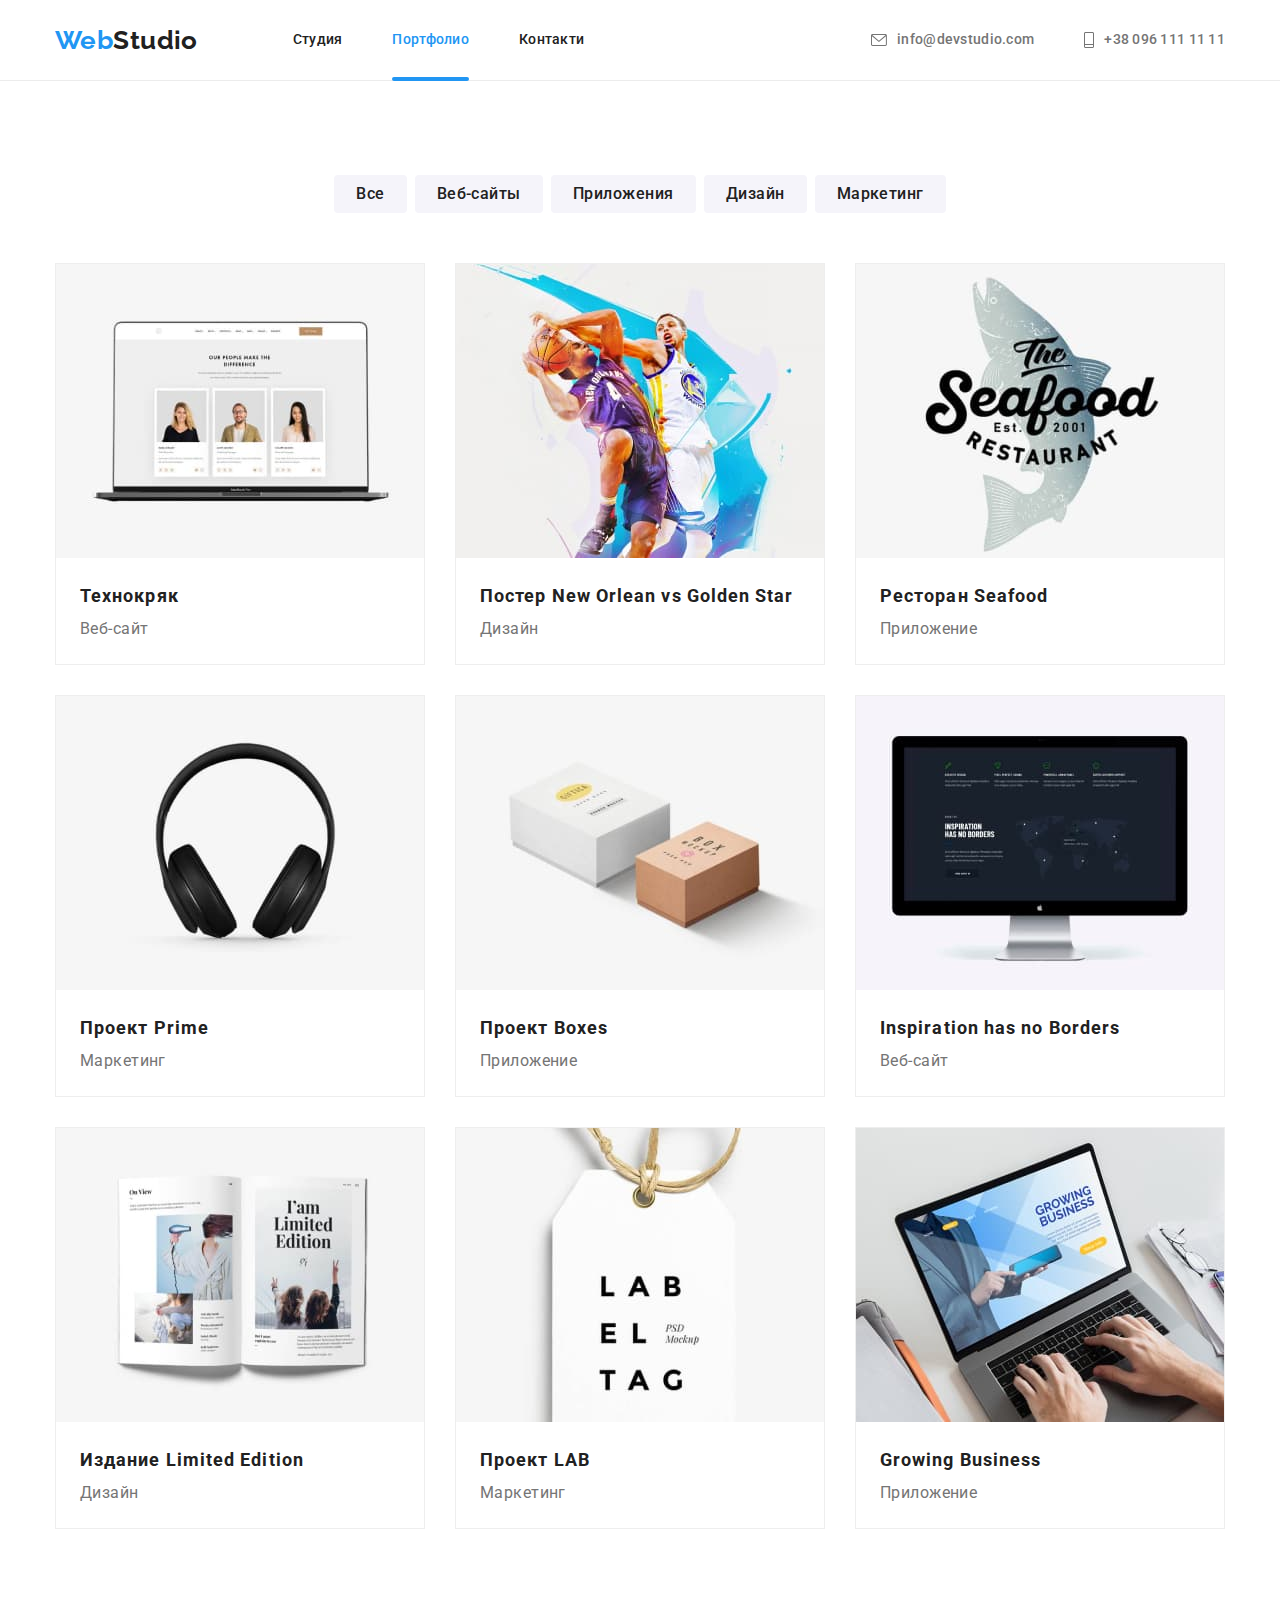
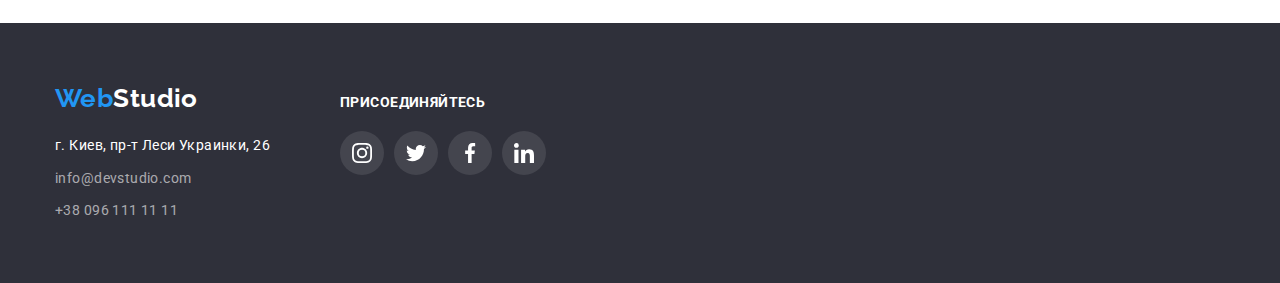
==== portfolio.html @ 3ff035b4 "додає файли попернднього дз" ====
<!DOCTYPE html>
<html lang="ru">
<head>
    <meta charset="UTF-8">
    <meta http-equiv="X-UA-Compatible" content="IE=edge">
    <meta name="viewport" content="width=device-width, initial-scale=1.0">
    <title>Портфолио</title>
    <link
        href="https://fonts.googleapis.com/css2?family=Raleway:wght@700&family=Roboto:wght@400;500;700;900&display=swap"
        rel="stylesheet">
        <link rel="stylesheet" href="https://cdnjs.cloudflare.com/ajax/libs/modern-normalize/1.1.0/modern-normalize.min.css">
    <link rel="stylesheet" href="./css/styles.css">
</head>
<body>
<!-- Header -->
<header class="page-header">
    <div class="container header-nav ">
        <nav class="main-nav">
            <a class="logo" href="/index.html"><span class="accent">Web</span>Studio</a>
            <ul class="site-nav list">
                <li class="list-item"><a class="link" href="./index.html">Студия</a></li>
                <li class="list-item"><a class="link current" href="./portfolio.html">Портфолио</a></li>
                <li class="list-item"><a class="link" href="">Контакти</a></li>
            </ul>
        </nav>
        <ul class="contacts list">
            <li class="list-item">
                <a class="link" href="mailto:info@devstudio.com">
                    <svg class="icon-envelope" width="16px" height="12px">
                        <use href="./images/icons.svg#icon-envelope"></use>
                    </svg>
                    info@devstudio.com
                </a>
            </li>
            <li class="list-item">
                <a class="link" href="tel:+380961111111">
                    <svg class="icon-phone" width="10px" height="16px">
                        <use href="./images/icons.svg#icon-phone"></use>
                    </svg>
                    +38 096 111 11 11
                </a>
            </li>
        </ul>
    </div>
</header>
    <!-- Main -->
    <main>
        <section class="portfolio section">
                <h1 class="hidden">Examples</h1>
                <div class="container">
                <ul class="filter-list list">
                    <li class="item"><button type="button" class="button secondary">Все</button></li>
                    <li class="item"><button type="button" class="button secondary">Веб-сайты</button></li>
                    <li class="item"><button type="button" class="button secondary">Приложения</button></li>
                    <li class="item"><button type="button" class="button secondary">Дизайн</button></li>
                    <li class="item"><button type="button" class="button secondary">Маркетинг</button></li>
                </ul>
                <ul class="examples-list list">
                    <li class="item">
                        <a class="link" href="">
                            <div class="thumb">
                                <img src="./images/portfolio-img-1.jpg" alt="Сайт на экране ноутбука" width="370">
                                <div class="examples-overlay">
                                    <p>Ресурс предлагает комплексные предложения с разным уровнем функционала и сервисов. Все это позволит посетителю получить
                                    исчерпывающие сведения о компании или частном лице.</p>
                                </div>
                            </div>
                            <div class="card-content">
                                <h2 class="list-title">Технокряк</h2>
                                <p class="text">Веб-сайт</p>
                            </div>
                        </a>
                    </li>
                    <li class="item">
                        <a class="link" href="">
                            <div class="thumb">    
                                <img src="./images/portfolio-img-2.jpg" alt="Постер баскетбола" width="370">
                                <div class="examples-overlay">
                                    <p>Ресурс предлагает комплексные предложения с разным уровнем функционала и сервисов. Все это позволит посетителю получить
                                    исчерпывающие сведения о компании или частном лице.</p>
                                </div>
                            </div>    
                                <div class="card-content">
                                    <h2 class="list-title">Постер New Orlean vs Golden Star</h2>
                                    <p class="text">Дизайн</p>
                            </div>
                       </a>
                    </li>
                    <li class="item">
                        <a class="link" href="">
                            <div class="thumb">
                                <img src="./images/portfolio-img-3.jpg" alt="Логотип ресторана" width="370">
                                <div class="examples-overlay">
                                    <p>Ресурс предлагает комплексные предложения с разным уровнем функционала и сервисов. Все это позволит посетителю получить
                                    исчерпывающие сведения о компании или частном лице.</p>
                                </div>
                            </div>    
                                <div class="card-content">
                                    <h2 class="list-title">Ресторан Seafood</h2>
                                    <p class="text">Приложение</p>
                                </div>
                        </a>
                    </li>
                    <li class="item">
                        <a class="link" href="">
                            <div class="thumb">
                                <img src="./images/portfolio-img-4.jpg" alt="Наушники" width="370">
                                <div class="examples-overlay">
                                    <p>Ресурс предлагает комплексные предложения с разным уровнем функционала и сервисов. Все это позволит посетителю получить
                                    исчерпывающие сведения о компании или частном лице.</p>
                                </div>
                            </div>
                                <div class="card-content">
                                    <h2 class="list-title">Проект Prime</h2>
                                    <p class="text">Маркетинг</p>
                            </div>
                        </a>
                    </li>
                    <li class="item">
                        <a class="link" href="">
                            <div class="thumb">
                                <img src="./images/portfolio-img-5.jpg" alt="Коробки" width="370">
                                <div class="examples-overlay">
                                    <p>Ресурс предлагает комплексные предложения с разным уровнем функционала и сервисов. Все это позволит посетителю получить
                                    исчерпывающие сведения о компании или частном лице.</p>
                                </div>
                            </div>
                                <div class="card-content">
                                    <h2 class="list-title">Проект Boxes</h2>
                                    <p class="text">Приложение</p>
                            </div>
                        </a>
                    </li>
                    <li class="item">
                        <a class="link" href="">
                            <div class="thumb">
                                <img src="./images/portfolio-img-6.jpg" alt="Сайт на экране imac" width="370">
                                <div class="examples-overlay">
                                    <p>Ресурс предлагает комплексные предложения с разным уровнем функционала и сервисов. Все это позволит посетителю получить
                                    исчерпывающие сведения о компании или частном лице.</p>
                                </div>
                            </div>
                                <div class="card-content">
                                    <h2 class="list-title">Inspiration has no Borders</h2>
                                    <p class="text">Веб-сайт</p>
                            </div>
                        </a>
                    </li>
                    <li class="item">
                        <a class="link" href="">
                            <div class="thumb">
                                <img src="./images/portfolio-img-7.jpg" alt="Книга" width="370">
                                <div class="examples-overlay">
                                    <p>Ресурс предлагает комплексные предложения с разным уровнем функционала и сервисов. Все это позволит посетителю получить
                                    исчерпывающие сведения о компании или частном лице.</p>
                                </div>
                            </div>
                                <div class="card-content">
                                    <h2 class="list-title">Издание Limited Edition</h2>
                                    <p class="text">Дизайн</p>
                            </div>
                        </a>
                    </li>
                    <li class="item">
                        <a class="link" href="">
                            <div class="thumb">
                                <img src="./images/portfolio-img-8.jpg" alt="Бирка" width="370">
                                <div class="examples-overlay">
                                    <p>Ресурс предлагает комплексные предложения с разным уровнем функционала и сервисов. Все это позволит посетителю получить
                                    исчерпывающие сведения о компании или частном лице.</p>
                                </div>
                            </div>
                                <div class="card-content">
                                    <h2 class="list-title">Проект LAB</h2>
                                    <p class="text">Маркетинг</p>
                            </div>
                        </a>
                    </li>
                    <li class="item">
                        <a class="link" href="">
                            <div class="thumb">
                                <img src="./images/portfolio-img-9.jpg" alt="Ноутбук" width="370">
                                <div class="examples-overlay">
                                    <p>Ресурс предлагает комплексные предложения с разным уровнем функционала и сервисов. Все это позволит посетителю получить
                                    исчерпывающие сведения о компании или частном лице.</p>
                                </div>
                            </div>
                                <div class="card-content">
                                    <h2 class="list-title">Growing Business</h2>
                                    <p class="text">Приложение</p>
                            </div>
                        </a>
                    </li>
                </ul>
            </div>
        </section>
    </main>
    <!-- Footer -->
    <footer class="footer">
        <div class="container">
            <div class="address-box">
                <a class="secondary logo" href="/index.html"><span class="accent">Web</span>Studio</a>
                <address>
                    <ul class="address list">
                        <li class="item"><a class="map link" href="https://goo.gl/maps/EmyLXJzECyn6TELp9" target="blank">г.
                                Киев, пр-т
                                Леси Украинки,
                                26</a></li>
                        <li class="item"><a class="link" href="mailto:info@devstudio.com">info@devstudio.com</a></li>
                        <li class="item"><a class="link" href="tel:+380961111111">+38 096 111 11 11</a></li>
                    </ul>
                </address>
            </div>
    
            <div class="join-box">
                <p class="text">присоединяйтесь</p>
                <ul class="social-list list">
                    <li class="list-item">
                        <a class="link" href="">
                            <svg class="icon-social" width="20px" height="20px">
                                <use href="./images/icons.svg#icon-instagram"></use>
                            </svg>
                        </a>
                    </li>
                    <li class="list-item">
                        <a class="link" href="">
                            <svg class="icon-social" width="20px" height="20px">
                                <use href="./images/icons.svg#icon-twitter"></use>
                            </svg>
                        </a>
                    </li>
                    <li class="list-item">
                        <a class="link" href="">
                            <svg class="icon-social" width="20px" height="20px">
                                <use href="./images/icons.svg#icon-facebook"></use>
                            </svg>
                        </a>
                    </li>
                    <li class="list-item">
                        <a class="link" href="">
                            <svg class="icon-social" width="20px" height="20px">
                                <use href="./images/icons.svg#icon-linkedin"></use>
                            </svg>
                        </a>
                    </li>
                </ul>
            </div>
        </div>
    </footer>
</body>        
</html>
---- css/styles.css ----
:root {
  --primary-text-color: #212121;
  --secondary-text-color: #757575;
  --accent-color: #2196f3;
  --address-text-color: rgba(255, 255, 255, 0.6);
  --primary-background-color: #f5f4fa;
  --secondary-background-color: #2f303a;
  --primary-white-color: #ffffff;
  --primary-transition: cubic-bezier(0.4, 0, 0.2, 1);
}

h1,
h2,
h3,
h4,
h5,
h6,
p,
ul {
  margin: 0;
  padding: 0;
}
body {
  margin: 0;
  font-family: Roboto, sans-serif;
  font-size: 14px;
  line-height: 1.14;
  letter-spacing: 0.03em;
  background-color: var(--primary-white-color);
  color: var(--primary-text-color);
}
.list {
  list-style: none;
}
.link {
  text-decoration: none;
}
.container {
  width: 1200px;
  padding: 0 15px;
  margin: 0 auto;
}
.section {
  padding: 94px 0;
}
.section-title {
  margin-bottom: 50px;
  font-weight: 700;
  font-size: 36px;
  line-height: 1.17;
  text-align: center;
}
/* Header */
.page-header {
  background-color: var(--primary-white-color);
  border-bottom: 1px solid #ececec;
}
.container.header-nav {
  display: flex;
  align-items: center;
}
/* Main nav */
.main-nav {
  display: flex;
  align-items: center;
}
/* Logo */
.logo {
  margin-right: 95px;
  padding: 24px 0;
  font-family: Raleway, sans-serif;
  font-weight: 700;
  font-size: 26px;
  line-height: 1.19;
  text-decoration: none;
  color: inherit;
}
.logo .accent {
  color: var(--accent-color);
}
/* Site nav */
.site-nav {
  display: flex;
}
.site-nav .list-item:not(:last-child) {
  margin-right: 50px;
}
.site-nav .link {
  display: inline-block;
  padding: 32px 0;
  font-weight: 500;
  letter-spacing: 0.02em;
  color: inherit;
  transition: color 250ms var(--primary-transition);
}
.site-nav .link:hover,
.site-nav .link:focus {
  color: var(--accent-color);
}
.site-nav .link.current {
  position: relative;
  color: var(--accent-color);
}
.site-nav .link.current::after {
  position: absolute;
  bottom: -1px;
  left: 0;
  content: '';
  width: 100%;
  height: 4px;
  border-radius: 2px;
  background-color: var(--accent-color);
}
/* Contacts */
.contacts {
  display: flex;
  margin-left: auto;
}
.contacts .list-item:not(:last-child) {
  margin-right: 50px;
}
.contacts .link {
  display: inline-flex;
  align-items: center;
  padding: 32px 0;
  font-weight: 500;
  letter-spacing: 0.02em;
  color: var(--secondary-text-color);
  transition: color 250ms var(--primary-transition);
}
.contacts .link:hover,
.contacts .link:focus {
  color: var(--accent-color);
}
.icon-envelope,
.icon-phone {
  margin-right: 10px;
  fill: currentColor;
}
/* hero */
.hero {
  margin: 0 auto;
  max-width: 1600px;
  text-align: center;
  padding-top: 200px;
  padding-bottom: 200px;
  background-color: var(--secondary-background-color);
  background-image: linear-gradient(to right, rgba(47, 48, 58, 0.4), rgba(47, 48, 58, 0.4)),
    url(../images/hero-img.jpg);
}
.hero-title {
  margin: 0 auto 30px;
  max-width: 695px;
  font-weight: 900;
  font-size: 44px;
  line-height: 1.36;
  text-align: center;
  letter-spacing: 0.06em;
  text-transform: uppercase;
  color: var(--primary-white-color);
}
.hidden {
  display: none;
}
.button {
  font-family: inherit;
  font-weight: 700;
  font-size: 16px;
  line-height: 1.87;
  letter-spacing: 0.06em;
  background-color: var(--accent-color);
  color: var(--primary-white-color);
  cursor: pointer;
}
.button.primary {
  padding: 10px 32px;
  box-shadow: 0px 4px 4px rgba(0, 0, 0, 0.15);
  border-radius: 4px;
  border: 0;
  transition: background-color 250ms var(--primary-transition);
}
.button.primary:hover {
  background-color: #1967a6;
}

/* features section */
.features-list {
  display: flex;
}
.features-list .thumb {
  display: flex;
  align-items: center;
  justify-content: center;
  height: 120px;
  margin-bottom: 30px;
  border-radius: 4px;
  background-color: var(--primary-background-color);
}
.features-list .item {
  width: 270px;
}
.features-list .item:not(:last-child) {
  margin-right: 30px;
}
.features-list .list-title {
  margin-bottom: 10px;
  font-size: 14px;
  font-weight: 700;
  text-transform: uppercase;
}
.features-list .text {
  line-height: 1.71;
  color: var(--secondary-text-color);
}
/* About us section */
.about-us.section {
  padding-top: 0;
}
.about-us-list {
  display: flex;
}
.about-us-list .list-item {
  position: relative;
}
.about-us-list .desc {
  position: absolute;
  bottom: 0;
  width: 100%;
  padding: 27px 0;
  text-align: center;
  text-transform: uppercase;
  color: var(--primary-white-color);
  background-color: rgba(47, 48, 58, 0.8);
}
.about-us-list .list-item:not(:last-child) {
  margin-right: 30px;
}
.about-us-list .img {
  display: block;
  max-width: 100%;
  height: auto;
}
/* Our team section */
.our-team {
  background-color: var(--primary-background-color);
}
.our-team.section {
  padding-top: 0;
}
.our-team-list {
  display: flex;
}
.our-team-list .card-content {
  padding: 30px 0;
}
.our-team-list > .list-item {
  background: #ffffff;
  box-shadow: 0px 1px 3px rgba(0, 0, 0, 0.12), 0px 1px 1px rgba(0, 0, 0, 0.14),
    0px 2px 1px rgba(0, 0, 0, 0.2);
  border-radius: 0px 0px 4px 4px;
}
.our-team-list > .list-item:not(:last-child) {
  margin-right: 30px;
}
.our-team-list .list-title {
  margin-bottom: 10px;
  font-weight: 500;
  font-size: 16px;
  line-height: 1.19;
  text-align: center;
  color: var(--primary-text-color);
}
.our-team-list .text {
  margin-bottom: 16px;
  font-size: 16px;
  line-height: 1.19;
  text-align: center;
  color: var(--secondary-text-color);
}
.our-team-list .social-list {
  display: flex;
  justify-content: center;
}
/* Socials */
.social-list > .list-item:not(:last-child) {
  margin-right: 10px;
}
.social-list .link {
  display: inline-flex;
  justify-content: center;
  align-items: center;
  width: 44px;
  height: 44px;
  border-radius: 50%;
  color: #afb1b8;
  transition: color 250ms var(--primary-transition),
    background-color 250ms var(--primary-transition);
}
.social-list .link:hover,
.social-list .link:focus {
  background-color: var(--accent-color);
  color: var(--primary-white-color);
}
.social-list .icon-social {
  fill: currentColor;
}
/* Clients section */
.clients-list {
  display: flex;
  justify-content: center;
}
.clients-list .link {
  display: inline-flex;
  align-items: center;
  justify-content: center;
  width: 170px;
  height: 92px;
  border: 1px solid #afb1b8;
  border-radius: 4px;
  color: #afb1b8;
  transition: color 250ms var(--primary-transition), border-color 250ms var(--primary-transition);
}
.clients-list .link:hover,
.clients-list .link:focus {
  color: var(--accent-color);
  border-color: var(--accent-color);
}
.clients-list .client-logo {
  fill: currentColor;
}
.clients-list .list-item:not(:last-child) {
  margin-right: 30px;
}
/* Footer */
.footer {
  background-color: var(--secondary-background-color);
  padding: 60px 0 60px;
}
.footer > .container {
  display: flex;
  align-items: baseline;
}

.join-box > .social-list {
  display: flex;
}
.secondary.logo {
  padding: 0;
  display: inline-block;
  margin-right: 0;
  margin-bottom: 20px;
  color: var(--primary-white-color);
}
.address-box {
  margin-right: 70px;
}
.join-box > .text {
  text-transform: uppercase;
  font-weight: 700;
  color: var(--primary-white-color);
  margin-bottom: 20px;
}
.join-box .link {
  color: var(--primary-white-color);
  background: rgba(255, 255, 255, 0.1);
}
.address .link {
  font-style: normal;
  line-height: 1.71;
  color: var(--address-text-color);
  transition: color 250ms var(--primary-transition);
}
.address .item:not(:last-child) {
  margin-bottom: 9px;
}
.address .map.link {
  color: var(--primary-white-color);
}
.address .link:hover,
.address .link:focus {
  color: var(--accent-color);
}
/* Portfolio */
.examples-list img {
  display: block;
}
.portfolio.section {
  background-color: var(--primary-white-color);
}
.filter-list {
  display: flex;
  justify-content: center;
  margin-bottom: 50px;
}
.filter-list .item:not(:last-child) {
  margin-right: 8px;
}
.button.secondary {
  padding: 6px 22px;
  border: 0;
  border-radius: 4px;
  font-weight: 500;
  line-height: 1.62;
  letter-spacing: 0.03em;
  color: var(--primary-text-color);
  background-color: #f5f4fa;
  transition: color 250ms var(--primary-transition),
    background-color 250ms var(--primary-transition), box-shadow 250ms var(--primary-transition);
}
.button.secondary:hover,
.button.secondary:focus {
  color: var(--primary-white-color);
  background-color: var(--accent-color);
  box-shadow: 0px 3px 1px rgba(0, 0, 0, 0.1), 0px 1px 2px rgba(0, 0, 0, 0.08),
    0px 2px 2px rgba(0, 0, 0, 0.12);
}

.examples-list {
  display: flex;
  flex-wrap: wrap;
}
.examples-list .card-content {
  padding: 20px 24px;
}
.examples-list .item {
  max-width: 370px;
  border: 1px solid #eeeeee;
  transition: box-shadow 250ms var(--primary-transition);
}
.examples-list .item:hover {
  box-shadow: 0px 1px 1px rgba(0, 0, 0, 0.12), 0px 4px 4px rgba(0, 0, 0, 0.06),
    1px 4px 6px rgba(0, 0, 0, 0.16);
}
.examples-list .item:not(:nth-child(3n)) {
  margin-right: 30px;
}
.examples-list .item:not(:nth-last-child(-n + 3)) {
  margin-bottom: 30px;
}
.examples-list .list-title {
  font-size: 18px;
  line-height: 2;
  letter-spacing: 0.06em;
  color: var(--primary-text-color);
}
.examples-list .text {
  font-size: 16px;
  line-height: 1.87;
  color: var(--secondary-text-color);
}
.examples-list .thumb {
  position: relative;
  overflow: hidden;
}
.examples-list .examples-overlay {
  position: absolute;
  top: 0;
  left: 0;
  transform: translateY(100%);
  padding: 63px 24px;
  font-size: 18px;
  line-height: 1.56;
  color: var(--primary-white-color);
  background-color: rgba(33, 150, 243, 0.9);
  transition: transform 250ms var(--primary-transition);
}
.examples-list .item:hover .examples-overlay {
  transform: translateY(0);
}
/* Modal */
.backdrop {
  position: fixed;
  top: 0;
  left: 0;
  width: 100%;
  height: 100%;
  background-color: rgba(0, 0, 0, 0.2);
  opacity: 1;
  transition: opacity 250ms var(--primary-transition);
}
.backdrop.is-hidden {
  opacity: 0;
  pointer-events: none;
}
.backdrop.is-hidden .modal {
  transform: scale(0.5) translate(-100%, -100%);
}
.modal {
  position: absolute;
  top: 50%;
  left: 50%;
  transform: scale(1) translate(-50%, -50%);
  width: 528px;
  height: 581px;
  background-color: var(--primary-white-color);
  box-shadow: 0px 1px 3px rgba(0, 0, 0, 0.12), 0px 1px 1px rgba(0, 0, 0, 0.14),
    0px 2px 1px rgba(0, 0, 0, 0.2);
  border-radius: 4px;
  transition: transform 250ms var(--primary-transition);
}
.modal-close-btn {
  position: absolute;
  top: 8px;
  right: 8px;
  width: 30px;
  height: 30px;
  background: #ffffff;
  border: 1px solid rgba(0, 0, 0, 0.1);
  box-sizing: border-box;
  border-radius: 50%;
  cursor: pointer;
}
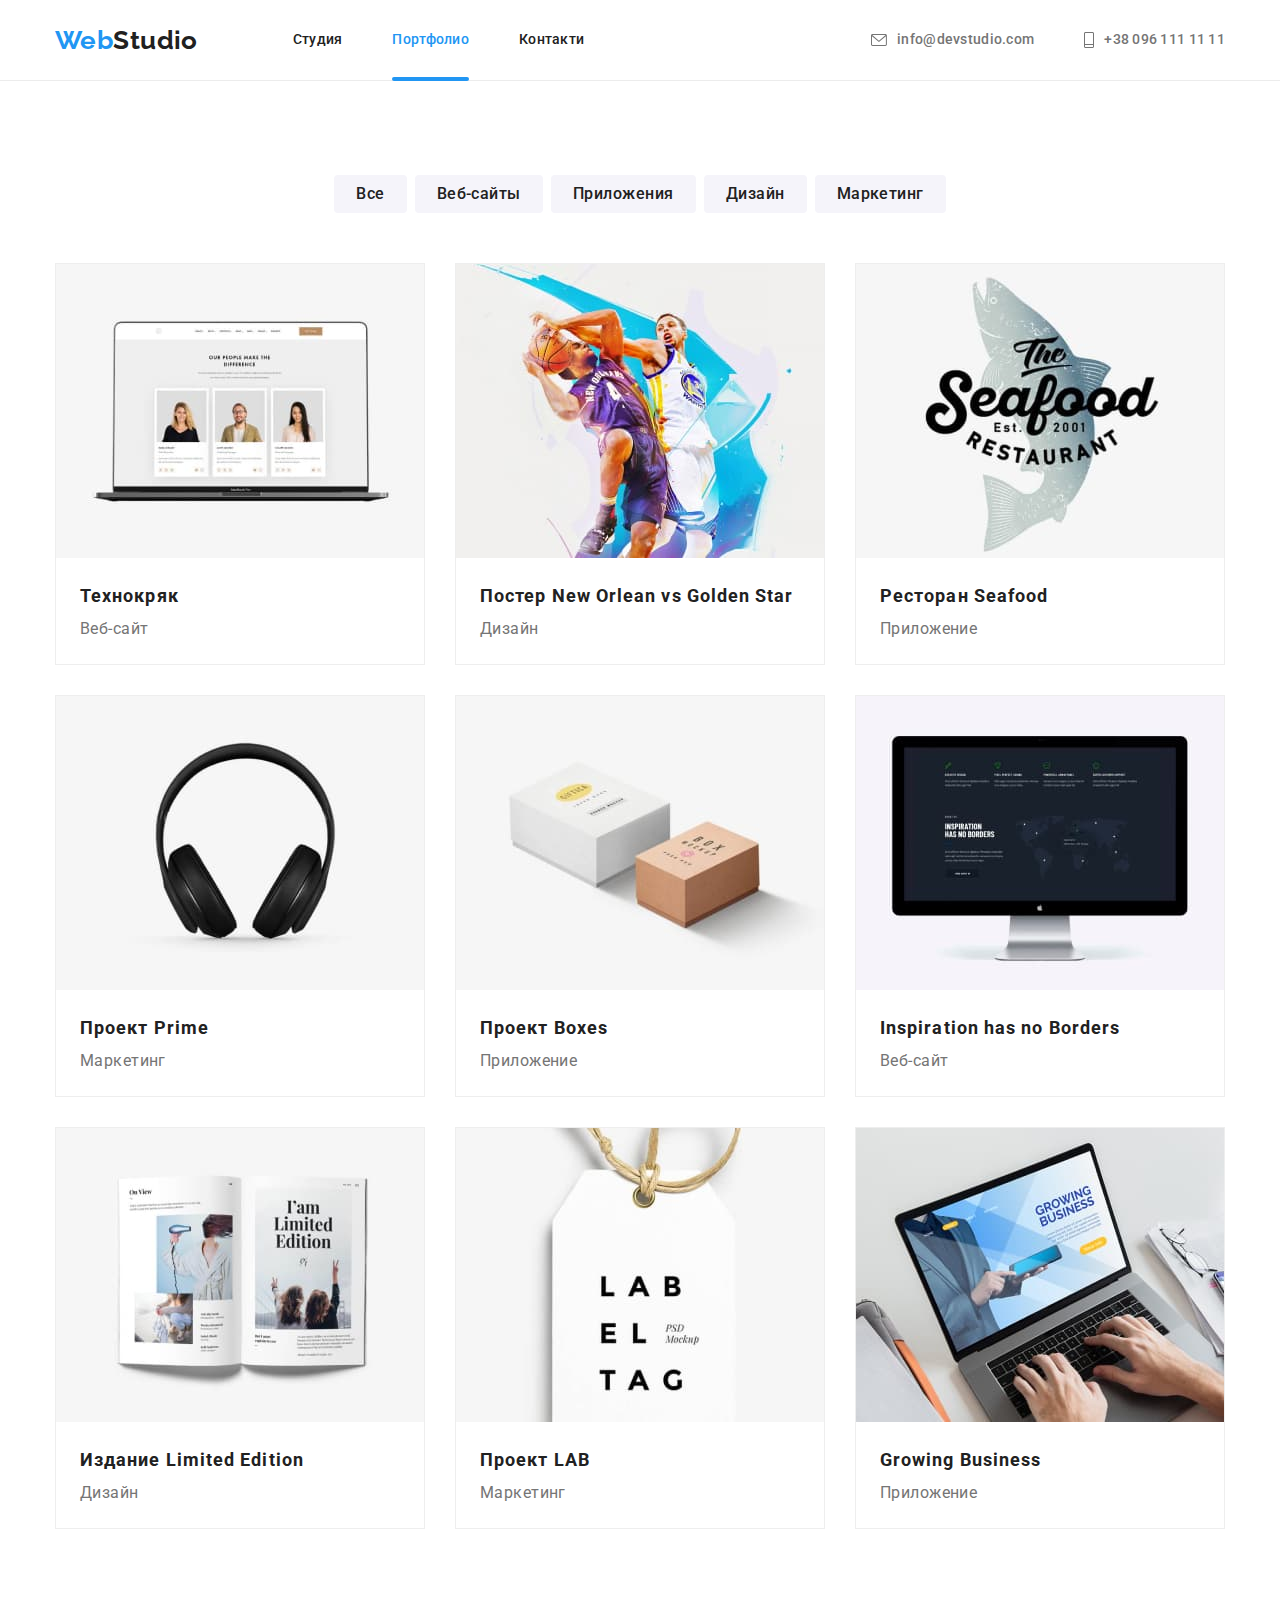
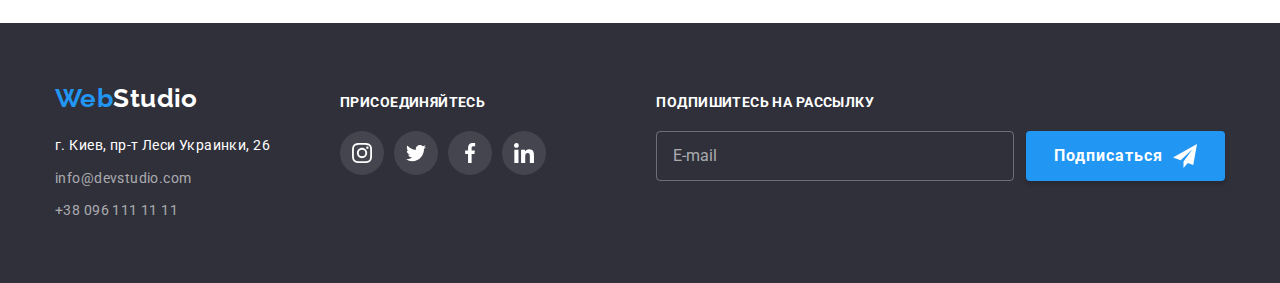
==== commit e7ea3e49: "Закінчує розмітку футера" ====
--- a/portfolio.html
+++ b/portfolio.html
@@ -245,6 +245,22 @@
                     </li>
                 </ul>
             </div>
+            <div class="subscribe-box">
+                <strong class="text">Подпишитесь на рассылку</strong>
+                <div class="subscribe-row">
+                    <form class="form">
+                        <label class="form-label">
+                            <input class="form-input" type="email" name="mail" placeholder="E-mail">
+                        </label>
+                    </form>
+                    <button class="subscribe button" type="button">
+                        <p class="text">Подписаться</p>
+                        <svg width="24px" height="24px">
+                            <use href="./images/icons.svg#icon-send"></use>
+                        </svg>
+                    </button>
+                </div>
+            </div>
         </div>
     </footer>
 </body>        
--- a/css/styles.css
+++ b/css/styles.css
@@ -380,6 +380,58 @@
 .address .link:focus {
   color: var(--accent-color);
 }
+/* Subscribe-box */
+.subscribe-box {
+  margin-left: auto;
+}
+.subscribe-box > .text {
+  display: block;
+  margin-bottom: 20px;
+  text-transform: uppercase;
+  color: var(--primary-white-color);
+}
+.subscribe-row {
+  display: flex;
+}
+.subscribe-row > .form {
+  margin-right: 12px;
+  width: 358px;
+  border-radius: 4px;
+}
+.subscribe-box .form-input {
+  width: 100%;
+  padding: 14px 16px;
+  border: 1px solid rgba(255, 255, 255, 0.3);
+  border-radius: 4px;
+  font-size: 16px;
+  line-height: 1.25;
+  color: var(--primary-white-color);
+  background-color: inherit;
+}
+.subscribe-box .form-input:focus {
+  outline: 1px solid var(--primary-white-color);
+}
+.subscribe-box .form-input::placeholder {
+  font-size: 16px;
+  line-height: 1.25;
+  color: rgba(255, 255, 255, 0.6);
+}
+.subscribe-row > .subscribe.button {
+  display: flex;
+  align-items: center;
+  padding: 10px 28px;
+  box-shadow: 0px 4px 4px rgba(0, 0, 0, 0.15);
+  border: none;
+  border-radius: 4px;
+  transition: background-color 250ms var(--primary-transition);
+}
+.subscribe-row > .subscribe.button:hover {
+  background-color: #1967a6;
+}
+.subscribe.button > .text {
+  margin-right: 10px;
+}
+
 /* Portfolio */
 .examples-list img {
   display: block;
